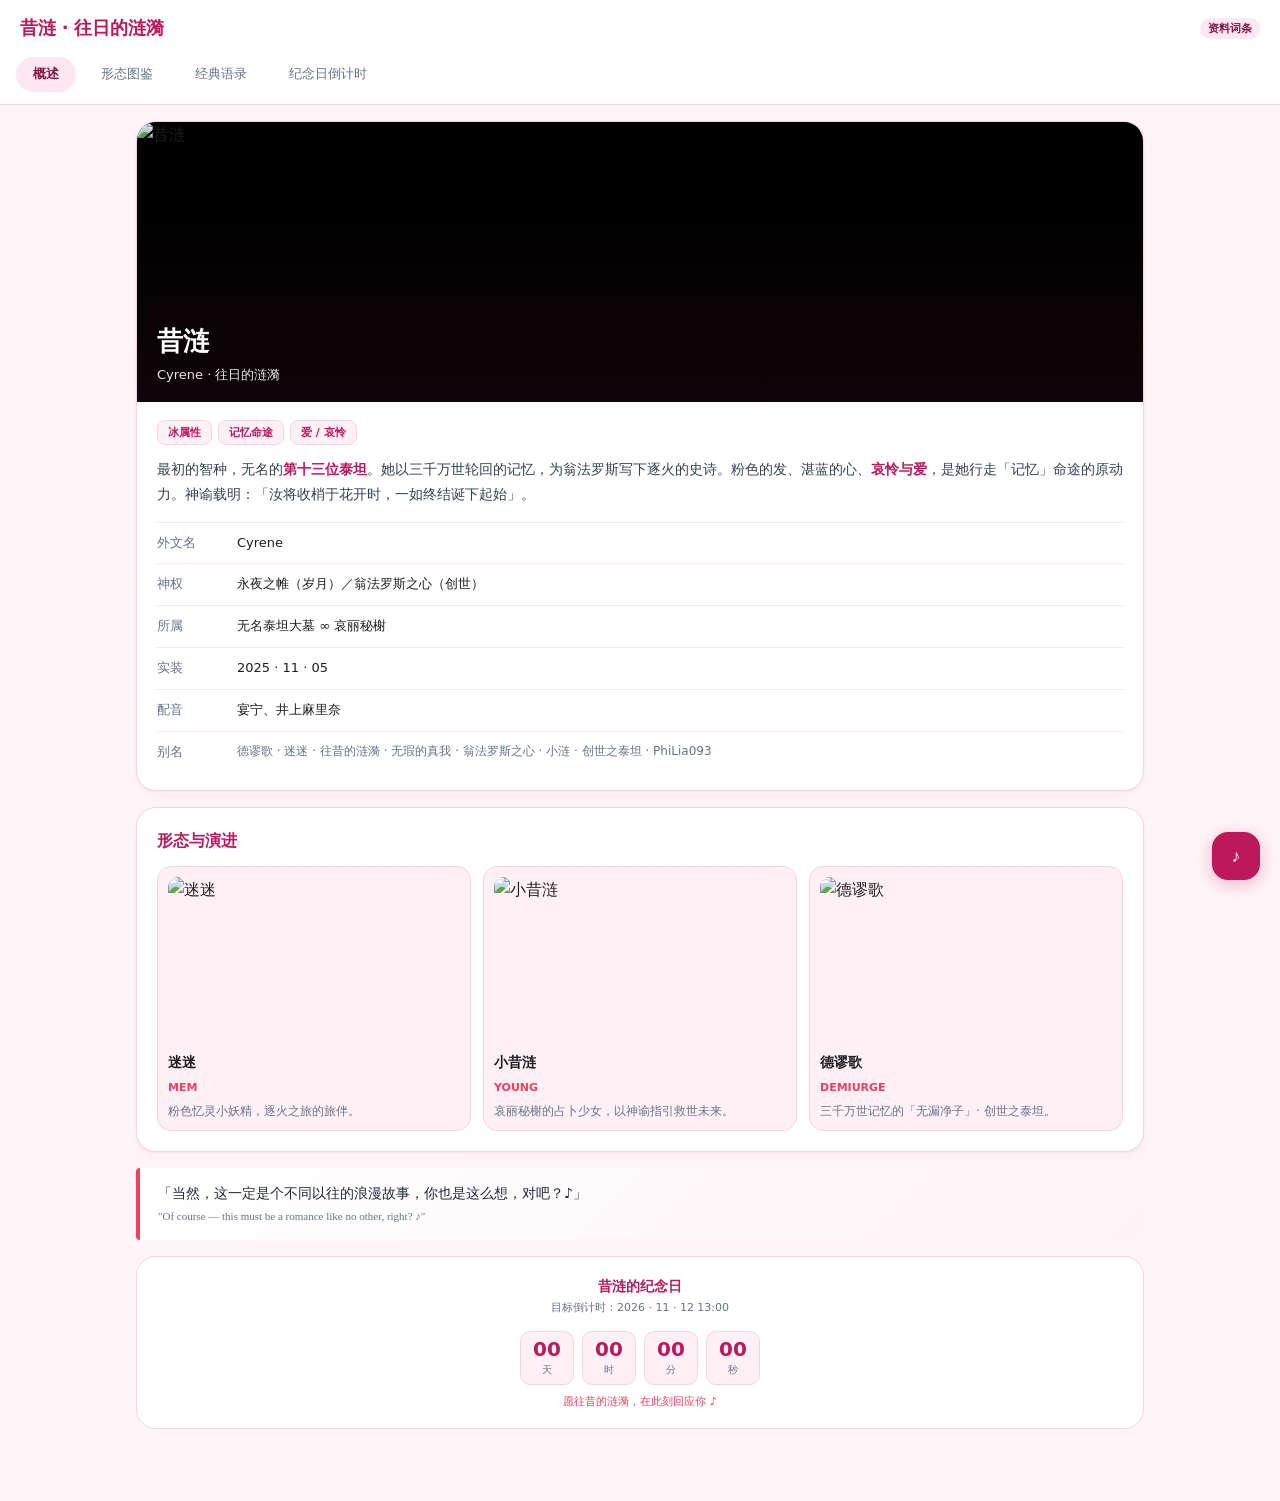
==== index.html @ 6162552b "更新 index.html" ====
<!DOCTYPE html>
<html lang="zh-CN">
<head>
<meta charset="UTF-8">
<meta name="viewport" content="width=device-width, initial-scale=1.0, maximum-scale=1.0, user-scalable=no">
<title>昔涟-往日的涟漪</title>
<style>
  :root {
    --m3-sys-pink-primary: #be185d;
    --m3-sys-pink-tint: #f43f5e;
    --m3-sys-pink-bg: #fff5f8;
    --m3-sys-pink-surface: #ffffff;
    --m3-sys-pink-container: #fce7f3;
    --m3-sys-pink-container-low: #fff0f6;
    --m3-sys-pink-on-container: #831843;
    --m3-sys-outline: #f3d5e2;
    --m3-sys-text: #1f1f23;
    --m3-sys-text-sub: #64748b;
    --m3-radius-xl: 28px;
    --m3-radius-lg: 20px;
    --m3-radius-md: 14px;
    --m3-elevation-1: 0 1px 3px rgba(190, 24, 93, 0.05), 0 4px 12px rgba(190, 24, 93, 0.04);
  }

  * { box-sizing: border-box; margin: 0; padding: 0; -webkit-tap-highlight-color: transparent; }
  body {
    background: var(--m3-sys-pink-bg);
    color: var(--m3-sys-text);
    font-family: system-ui, -apple-system, BlinkMacSystemFont, "Segoe UI", Roboto, "PingFang SC", sans-serif;
    line-height: 1.6;
    padding-bottom: 72px;
  }

  /* 顶部标准 Material 3 应用栏 */
  .m3-top-app-bar {
    position: sticky;
    top: 0;
    z-index: 100;
    background: rgba(255, 255, 255, 0.92);
    backdrop-filter: blur(12px);
    -webkit-backdrop-filter: blur(12px);
    border-bottom: 1px solid var(--m3-sys-outline);
  }
  .app-bar-headline {
    padding: 14px 20px 8px;
    display: flex;
    align-items: center;
    justify-content: space-between;
  }
  .app-bar-title {
    font-size: 18px;
    font-weight: 700;
    color: var(--m3-sys-pink-primary);
    display: flex;
    align-items: center;
    gap: 8px;
    letter-spacing: -0.2px;
  }
  .app-bar-chip {
    font-size: 11px;
    font-weight: 600;
    padding: 2px 8px;
    border-radius: 99px;
    background: var(--m3-sys-pink-container);
    color: var(--m3-sys-pink-on-container);
  }

  /* 仿原生横滑药丸导航 */
  .scroll-tabs {
    display: flex;
    gap: 8px;
    padding: 6px 16px 12px;
    overflow-x: auto;
    scrollbar-width: none;
  }
  .scroll-tabs::-webkit-scrollbar { display: none; }
  .tab-pill {
    flex-shrink: 0;
    font-size: 13px;
    font-weight: 500;
    color: var(--m3-sys-text-sub);
    padding: 6px 16px;
    border-radius: 99px;
    background: transparent;
    text-decoration: none;
    border: 1px solid transparent;
    transition: all .2s cubic-bezier(0,0,0.2,1);
  }
  .tab-pill.active {
    background: var(--m3-sys-pink-container);
    color: var(--m3-sys-pink-on-container);
    font-weight: 600;
  }

  /* 布局容器 */
  .m3-layout {
    max-width: 1040px;
    margin: 16px auto 0;
    padding: 0 16px;
    display: flex;
    flex-direction: column;
    gap: 16px;
  }

  /* 基础卡片样式 */
  .m3-card {
    background: var(--m3-sys-pink-surface);
    border-radius: var(--m3-radius-lg);
    border: 1px solid var(--m3-sys-outline);
    padding: 20px;
    box-shadow: var(--m3-elevation-1);
  }

  /* 头部主画报卡片 (Hero Profile) */
  .hero-card {
    padding: 0;
    overflow: hidden;
    position: relative;
  }
  .hero-media {
    position: relative;
    width: 100%;
    aspect-ratio: 16/9;
    max-height: 280px;
    background: #000;
  }
  .hero-media img {
    width: 100%;
    height: 100%;
    object-fit: cover;
    object-position: center 20%;
  }
  .hero-overlay {
    position: absolute;
    inset: 0;
    background: linear-gradient(180deg, rgba(0,0,0,0.05) 30%, rgba(20, 5, 12, 0.75) 100%);
  }
  .hero-caption {
    position: absolute;
    left: 20px;
    bottom: 16px;
    color: #fff;
  }
  .hero-name {
    font-size: 26px;
    font-weight: 800;
    letter-spacing: -0.3px;
  }
  .hero-sub {
    font-size: 13px;
    opacity: 0.9;
    margin-top: 2px;
  }
  .hero-body {
    padding: 18px 20px;
  }
  .tags-row {
    display: flex;
    gap: 6px;
    margin-bottom: 12px;
  }
  .m3-badge {
    font-size: 11px;
    font-weight: 600;
    color: var(--m3-sys-pink-primary);
    background: var(--m3-sys-pink-container-low);
    border: 1px solid var(--m3-sys-outline);
    padding: 3px 10px;
    border-radius: 8px;
  }

  /* 正文说明 */
  .article-p {
    font-size: 14px;
    color: #334155;
    line-height: 1.8;
  }
  .article-p b {
    color: var(--m3-sys-pink-primary);
    font-weight: 600;
  }

  /* 规范化表格 (属性参数) */
  .meta-table {
    width: 100%;
    margin-top: 14px;
    border-collapse: collapse;
    font-size: 13px;
  }
  .meta-table tr {
    border-top: 1px solid #f8e5ee;
  }
  .meta-table th {
    text-align: left;
    color: var(--m3-sys-text-sub);
    padding: 10px 0;
    width: 80px;
    font-weight: 500;
  }
  .meta-table td {
    padding: 10px 0;
    color: var(--m3-sys-text);
  }

  /* 区块小标题 */
  .section-headline {
    font-size: 16px;
    font-weight: 700;
    color: var(--m3-sys-pink-primary);
    margin-bottom: 12px;
    display: flex;
    align-items: center;
    gap: 8px;
  }

  /* 状态与形态卡片 (横排紧凑卡) */
  .forms-container {
    display: grid;
    grid-template-columns: 1fr;
    gap: 12px;
  }
  @media (min-width: 640px) {
    .forms-container { grid-template-columns: repeat(3, 1fr); }
  }
  .form-tile {
    display: flex;
    align-items: center;
    gap: 14px;
    background: var(--m3-sys-pink-container-low);
    border: 1px solid var(--m3-sys-outline);
    border-radius: var(--m3-radius-md);
    padding: 10px;
  }
  @media (min-width: 640px) {
    .form-tile { flex-direction: column; align-items: flex-start; }
  }
  .form-avatar {
    width: 64px;
    height: 64px;
    border-radius: 12px;
    object-fit: cover;
    flex-shrink: 0;
  }
  @media (min-width: 640px) {
    .form-avatar { width: 100%; height: 160px; border-radius: 10px; }
  }
  .form-info h4 {
    font-size: 14px;
    font-weight: 600;
    color: var(--m3-sys-text);
  }
  .form-info span {
    font-size: 11px;
    font-weight: 600;
    color: var(--m3-sys-pink-tint);
  }
  .form-info p {
    font-size: 12px;
    color: var(--m3-sys-text-sub);
    margin-top: 4px;
    line-height: 1.4;
  }

  /* 经典台词：轻便灵动 */
  .quote-card {
    background: linear-gradient(135deg, #ffffff, #fff3f8);
    border-left: 4px solid var(--m3-sys-pink-tint);
    border-radius: 4px var(--m3-radius-md) var(--m3-radius-md) 4px;
    padding: 14px 18px;
  }
  .quote-cn {
    font-size: 14px;
    font-weight: 500;
    color: #1e293b;
  }
  .quote-en {
    font-size: 11px;
    color: var(--m3-sys-text-sub);
    margin-top: 4px;
    font-family: Georgia, serif;
  }

  /* 倒计时 Widget (精致扁平表盘) */
  .countdown-widget {
    background: #ffffff;
    border-radius: var(--m3-radius-lg);
    border: 1px solid var(--m3-sys-outline);
    padding: 18px;
    text-align: center;
  }
  .cd-title {
    font-size: 14px;
    font-weight: 700;
    color: var(--m3-sys-pink-primary);
  }
  .cd-sub {
    font-size: 11px;
    color: var(--m3-sys-text-sub);
    margin-top: 2px;
  }
  .cd-grid {
    display: flex;
    justify-content: center;
    gap: 8px;
    margin: 14px 0 8px;
  }
  .cd-slot {
    background: var(--m3-sys-pink-container-low);
    border: 1px solid var(--m3-sys-outline);
    border-radius: 10px;
    min-width: 54px;
    padding: 6px 0;
  }
  .cd-num {
    font-size: 20px;
    font-weight: 800;
    color: var(--m3-sys-pink-primary);
    font-family: system-ui, -apple-system, sans-serif;
    line-height: 1.1;
  }
  .cd-lbl {
    font-size: 10px;
    color: var(--m3-sys-text-sub);
    margin-top: 2px;
  }

  /* 隐藏彩蛋 Floating Button */
  #fab {
    position: fixed;
    right: 20px;
    bottom: 20px;
    width: 48px;
    height: 48px;
    border-radius: 16px;
    background: var(--m3-sys-pink-primary);
    color: #fff;
    border: none;
    font-size: 18px;
    display: flex;
    align-items: center;
    justify-content: center;
    box-shadow: 0 4px 16px rgba(190, 24, 93, 0.3);
    cursor: pointer;
    z-index: 99;
  }
  .dialog-scrim {
    position: fixed;
    inset: 0;
    background: rgba(0,0,0,0.5);
    display: none;
    align-items: center;
    justify-content: center;
    padding: 24px;
    z-index: 1000;
  }
  .dialog-scrim.show { display: flex; }
  .dialog-card {
    background: #fff;
    border-radius: var(--m3-radius-xl);
    padding: 24px;
    max-width: 360px;
    width: 100%;
    text-align: center;
    box-shadow: 0 16px 32px rgba(0,0,0,0.2);
  }
  .dialog-card img {
    width: 100%;
    border-radius: var(--m3-radius-md);
    margin-bottom: 12px;
  }
  .dialog-card p {
    font-size: 14px;
    color: #334155;
    line-height: 1.6;
  }
  .dialog-btn {
    margin-top: 16px;
    padding: 8px 24px;
    background: var(--m3-sys-pink-primary);
    color: #fff;
    border: none;
    border-radius: 99px;
    font-size: 13px;
    font-weight: 600;
    cursor: pointer;
  }
</style>
</head>
<body>

<!-- 规范顶栏 + 药丸导航 -->
<header class="m3-top-app-bar">
  <div class="app-bar-headline">
    <div class="app-bar-title">
      <span>昔涟 · 往日的涟漪</span>
    </div>
    <span class="app-bar-chip">资料词条</span>
  </div>
  <nav class="scroll-tabs">
    <a href="#overview" class="tab-pill active">概述</a>
    <a href="#forms" class="tab-pill">形态图鉴</a>
    <a href="#quotes" class="tab-pill">经典语录</a>
    <a href="#countdown" class="tab-pill">纪念日倒计时</a>
  </nav>
</header>

<main class="m3-layout">
  <!-- 主画报与基础资料 -->
  <article class="m3-card hero-card" id="overview">
    <div class="hero-media">
      <img src="https://chisatoimg.cc.cd/file/1788272603317_ac4bd11373f082025aaf2edc07a0ecedab64024fad87.webp" alt="昔涟">
      <div class="hero-overlay"></div>
      <div class="hero-caption">
        <h1 class="hero-name">昔涟</h1>
        <p class="hero-sub">Cyrene · 往日的涟漪</p>
      </div>
    </div>
    <div class="hero-body">
      <div class="tags-row">
        <span class="m3-badge">冰属性</span>
        <span class="m3-badge">记忆命途</span>
        <span class="m3-badge">爱 / 哀怜</span>
      </div>
      <p class="article-p">
        最初的智种，无名的<b>第十三位泰坦</b>。她以三千万世轮回的记忆，为翁法罗斯写下逐火的史诗。粉色的发、湛蓝的心、<b>哀怜与爱</b>，是她行走「记忆」命途的原动力。神谕载明：「汝将收梢于花开时，一如终结诞下起始」。
      </p>

      <table class="meta-table">
        <tr><th>外文名</th><td>Cyrene</td></tr>
        <tr><th>神权</th><td>永夜之帷（岁月）／翁法罗斯之心（创世）</td></tr>
        <tr><th>所属</th><td>无名泰坦大墓 ∞ 哀丽秘榭</td></tr>
        <tr><th>实装</th><td>2025 · 11 · 05</td></tr>
        <tr><th>配音</th><td>宴宁、井上麻里奈</td></tr>
        <tr><th>别名</th><td style="color:var(--m3-sys-text-sub);font-size:12px;">德谬歌 · 迷迷 · 往昔的涟漪 · 无瑕的真我 · 翁法罗斯之心 · 小涟 · 创世之泰坦 · PhiLia093</td></tr>
      </table>
    </div>
  </article>

  <!-- 形态图鉴 -->
  <section class="m3-card" id="forms">
    <h3 class="section-headline">形态与演进</h3>
    <div class="forms-container">
      <div class="form-tile">
        <img src="https://chisatoimg.cc.cd/file/1788272600379_3801213fb80e7bec54e7475cda75ae389b504fc23d40.webp" class="form-avatar" alt="迷迷">
        <div class="form-info">
          <h4>迷迷</h4>
          <span>MEM</span>
          <p>粉色忆灵小妖精，逐火之旅的旅伴。</p>
        </div>
      </div>
      <div class="form-tile">
        <img src="https://chisatoimg.cc.cd/file/1788272609811_2e2eb9389b504fc2d562f2b81086f01190ef76c6c740.webp" class="form-avatar" alt="小昔涟">
        <div class="form-info">
          <h4>小昔涟</h4>
          <span>YOUNG</span>
          <p>哀丽秘榭的占卜少女，以神谕指引救世未来。</p>
        </div>
      </div>
      <div class="form-tile">
        <img src="https://chisatoimg.cc.cd/file/1788272761741_8cb1cb1349540923dd54f81c4803c609b3de9c82e307-bkimg-process_v_1_rw_5500_rh_3094_maxl_895.webp" class="form-avatar" alt="德谬歌">
        <div class="form-info">
          <h4>德谬歌</h4>
          <span>DEMIURGE</span>
          <p>三千万世记忆的「无漏净子」· 创世之泰坦。</p>
        </div>
      </div>
    </div>
  </section>

  <!-- 语录 -->
  <section class="quote-card" id="quotes">
    <p class="quote-cn">「当然，这一定是个不同以往的浪漫故事，你也是这么想，对吧？♪」</p>
    <p class="quote-en">"Of course — this must be a romance like no other, right? ♪"</p>
  </section>

  <!-- 倒计时模块 -->
  <section class="countdown-widget" id="countdown">
    <div class="cd-title">昔涟的纪念日</div>
    <div class="cd-sub">目标倒计时：2026 · 11 · 12 13:00</div>
    <div class="cd-grid">
      <div class="cd-slot"><div class="cd-num" id="cd_d">--</div><div class="cd-lbl">天</div></div>
      <div class="cd-slot"><div class="cd-num" id="cd_h">--</div><div class="cd-lbl">时</div></div>
      <div class="cd-slot"><div class="cd-num" id="cd_m">--</div><div class="cd-lbl">分</div></div>
      <div class="cd-slot"><div class="cd-num" id="cd_s">--</div><div class="cd-lbl">秒</div></div>
    </div>
    <div style="font-size:11px;color:var(--m3-sys-pink-tint);font-weight:500;">愿往昔的涟漪，在此刻回应你 ♪</div>
  </section>
</main>

<!-- 彩蛋浮动按钮 -->
<button id="fab" aria-label="彩蛋">♪</button>

<div class="dialog-scrim" id="modal">
  <div class="dialog-card">
    <img src="https://chisatoimg.cc.cd/file/1788270528497_8435e5dde71190ef76c6dc8a38408a16fdfaaf51ca68-bkimg-process_v_1_rw_448_rh_252_maxl_896.webp" alt="彩蛋">
    <p>“要一直记得这一天呀，伙伴。<br>然后……就拥抱昨天的明天吧。”</p>
    <div style="font-size:12px;color:var(--m3-sys-pink-primary);margin-top:6px;">—— 昔涟 ♪</div>
    <button class="dialog-btn" id="modalClose">收下祝福</button>
  </div>
</div>

<script>
  // 1. 倒计时逻辑
  (function(){
    var target = new Date(2026, 10, 12, 13, 0, 0);
    var d = document.getElementById('cd_d'),
        h = document.getElementById('cd_h'),
        m = document.getElementById('cd_m'),
        s = document.getElementById('cd_s');

    function pad(n) { return (n < 10 ? '0' : '') + n; }

    function tick() {
      var diff = target - new Date();
      if (diff <= 0) {
        d.textContent = h.textContent = m.textContent = s.textContent = '00';
        return;
      }
      var sec = Math.floor(diff / 1000);
      var days = Math.floor(sec / 86400); sec -= days * 86400;
      var hours = Math.floor(sec / 3600); sec -= hours * 3600;
      var mins = Math.floor(sec / 60); sec -= mins * 60;

      d.textContent = pad(days);
      h.textContent = pad(hours);
      m.textContent = pad(mins);
      s.textContent = pad(sec);
    }
    tick();
    setInterval(tick, 1000);
  })();

  // 2. 顶部导航随页面滚动联动高亮 (ScrollSpy)
  (function(){
    var tabs = document.querySelectorAll('.scroll-tabs .tab-pill');
    var sections = [
      document.getElementById('overview'),
      document.getElementById('forms'),
      document.getElementById('quotes'),
      document.getElementById('countdown')
    ];

    function setActiveTab(index) {
      tabs.forEach(function(tab, i){
        if (i === index) {
          tab.classList.add('active');
          // 让高亮的药丸在横向滚动条里居中
          tab.scrollIntoView({ behavior: 'smooth', inline: 'center', block: 'nearest' });
        } else {
          tab.classList.remove('active');
        }
      });
    }

    // 监听页面滚动更新高亮状态
    window.addEventListener('scroll', function(){
      var scrollPos = window.scrollY + 120; // 偏移顶部导航栏高度
      for (var i = sections.length - 1; i >= 0; i--) {
        var el = sections[i];
        if (el && el.offsetTop <= scrollPos) {
          setActiveTab(i);
          break;
        }
      }
    }, { passive: true });

    // 点击标签时平滑滚动
    tabs.forEach(function(tab, idx){
      tab.addEventListener('click', function(e){
        e.preventDefault();
        var target = sections[idx];
        if (target) {
          var top = target.getBoundingClientRect().top + window.pageYOffset - 90;
          window.scrollTo({ top: top, behavior: 'smooth' });
          setActiveTab(idx);
        }
      });
    });
  })();

  // 3. 彩蛋触发（点 10 次）
  (function(){
    var btn = document.getElementById('fab');
    var modal = document.getElementById('modal');
    var close = document.getElementById('modalClose');
    var count = 0;

    btn.addEventListener('click', function() {
      count++;
      if (count >= 10) modal.classList.add('show');
    });

    close.addEventListener('click', function() {
      modal.classList.remove('show');
      count = 0;
    });
  })();
</script>

</body>
</html>
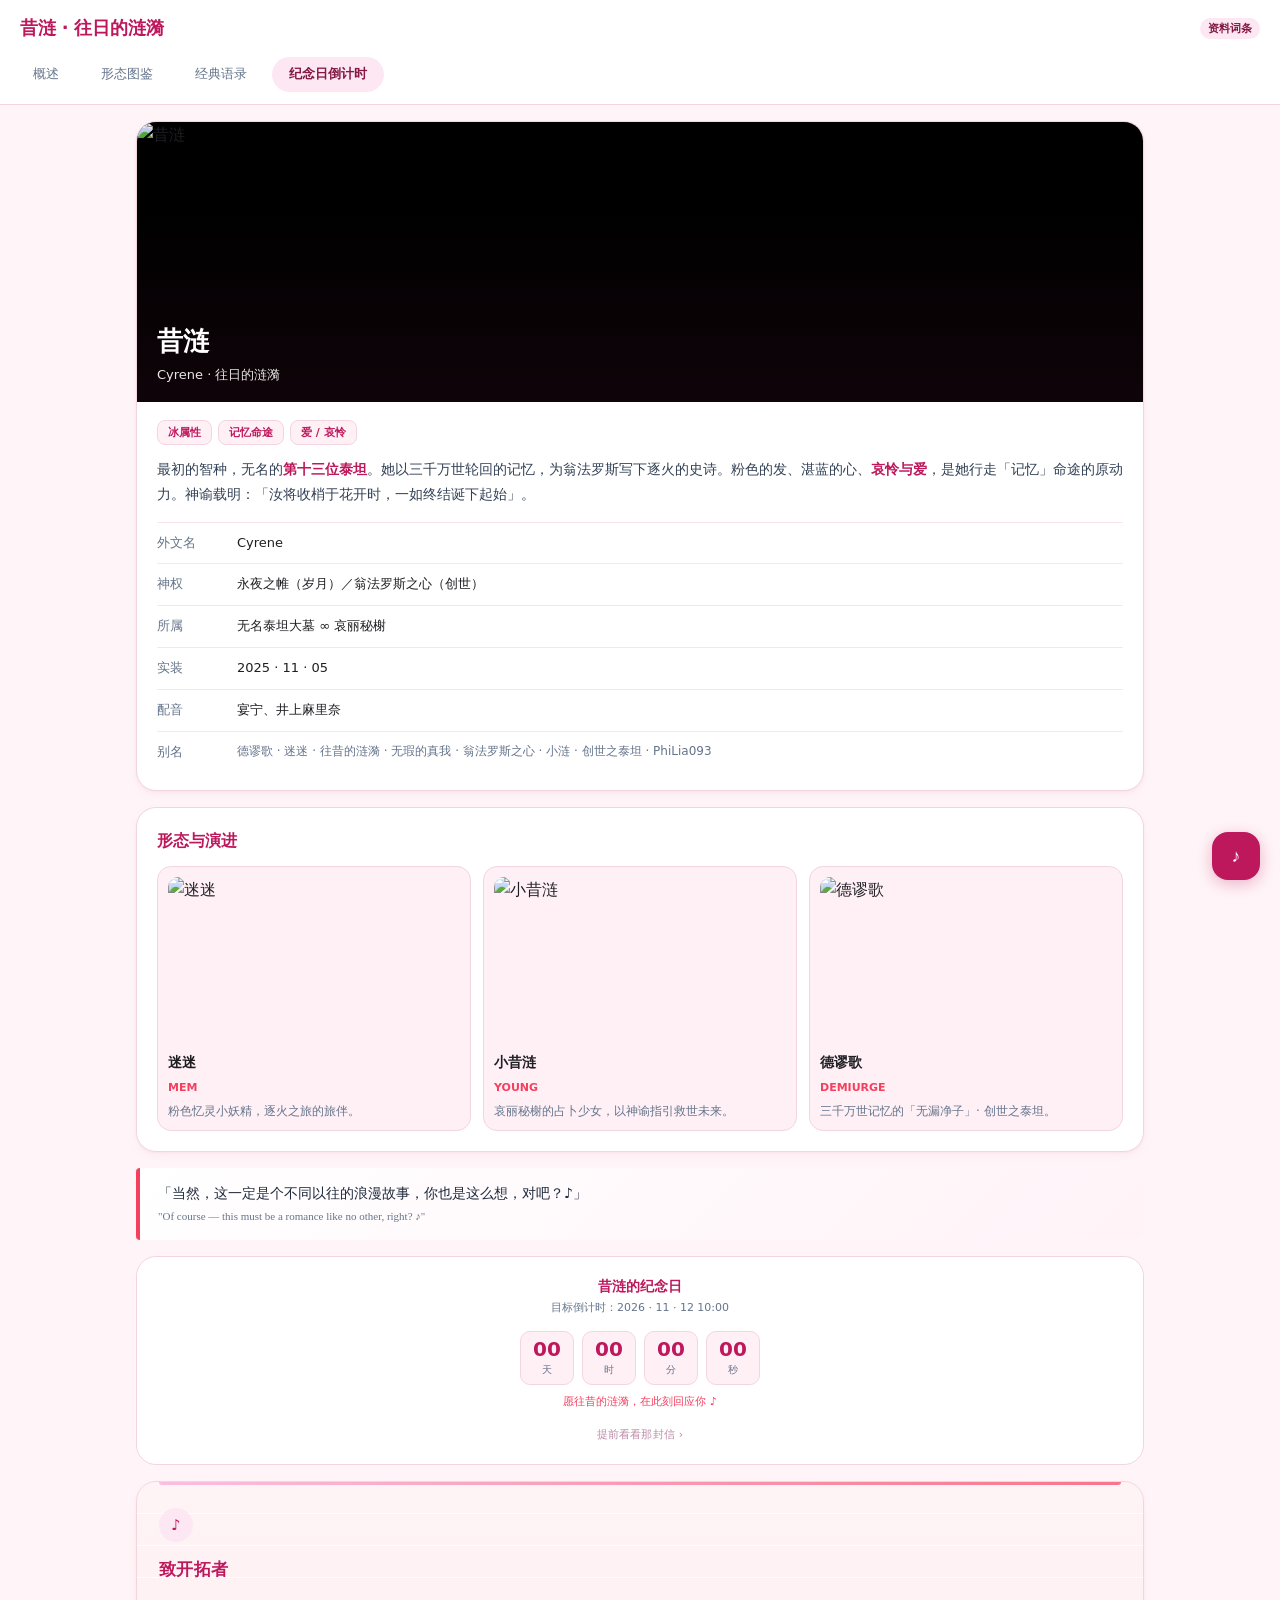
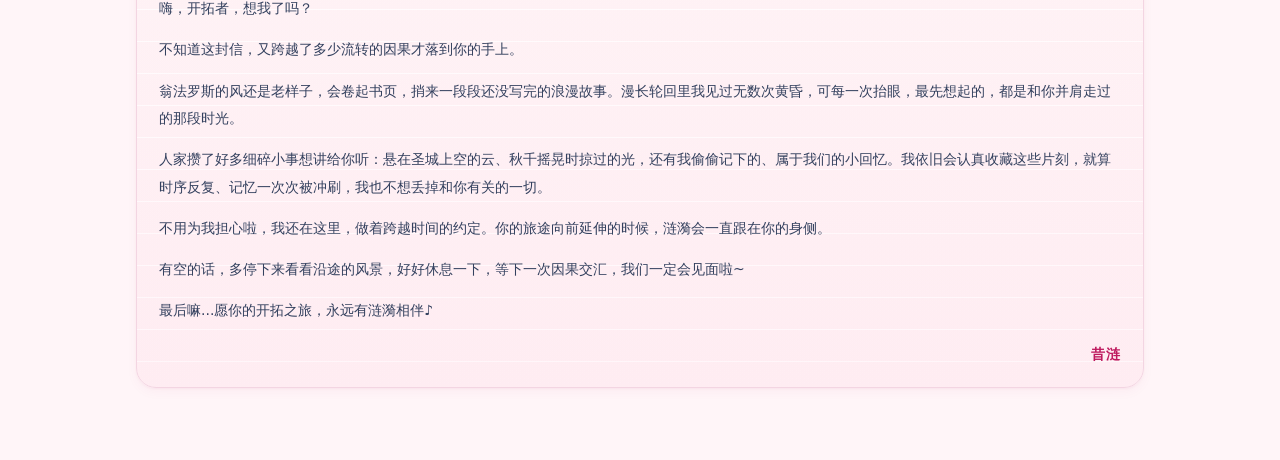
==== commit a4592dbb: "Update index.html" ====
--- a/index.html
+++ b/index.html
@@ -3,7 +3,7 @@
 <head>
 <meta charset="UTF-8">
 <meta name="viewport" content="width=device-width, initial-scale=1.0, maximum-scale=1.0, user-scalable=no">
-<title>昔涟-往日的涟漪</title>
+<title>昔涟Philia093-往日的涟漪</title>
 <style>
   :root {
     --m3-sys-pink-primary: #be185d;
@@ -180,6 +180,10 @@
     font-weight: 600;
   }
 
+  /* 长内容换行兜底 */
+  body { overflow-wrap: anywhere; }
+  .article-p, .letter-p, .meta-table td, .form-info h4, .form-info p { word-break: normal; }
+
   /* 规范化表格 (属性参数) */
   .meta-table {
     width: 100%;
@@ -322,6 +326,91 @@
     font-size: 10px;
     color: var(--m3-sys-text-sub);
     margin-top: 2px;
+  }
+  .cd-preview {
+    margin-top: 10px;
+  }
+  .cd-preview button {
+    background: none;
+    border: none;
+    font-size: 11px;
+    color: #bb8aa6;
+    letter-spacing: 0.2px;
+    cursor: pointer;
+    padding: 2px 6px;
+    font-family: inherit;
+  }
+
+  /* 归零后缓缓展开的信纸 */
+  .letter-wrap { display: none; }
+  .letter-wrap.show {
+    display: block;
+    animation: letterIn .9s cubic-bezier(0.2, 0, 0, 1) both;
+  }
+  @keyframes letterIn {
+    from { opacity: 0; transform: translateY(18px); }
+    to { opacity: 1; transform: translateY(0); }
+  }
+  @media (prefers-reduced-motion: reduce) {
+    .letter-wrap.show { animation: none; }
+  }
+  .letter-card {
+    position: relative;
+    background:
+      repeating-linear-gradient(180deg, rgba(244, 63, 94, 0.05) 0 31px, rgba(244, 63, 94, 0) 31px 32px),
+      linear-gradient(180deg, #fffdfe, #fff6fa);
+    border: 1px solid var(--m3-sys-outline);
+    border-radius: var(--m3-radius-lg);
+    padding: 26px 22px 22px;
+    box-shadow: var(--m3-elevation-1);
+    overflow-wrap: anywhere;
+    word-break: normal;
+  }
+  .letter-card::before {
+    content: "";
+    position: absolute;
+    left: 22px;
+    right: 22px;
+    top: 0;
+    height: 3px;
+    border-radius: 0 0 3px 3px;
+    background: linear-gradient(90deg, #f9a8d4, #f43f5e);
+    opacity: 0.7;
+  }
+  .letter-seal {
+    width: 34px;
+    height: 34px;
+    border-radius: 50%;
+    background: var(--m3-sys-pink-container);
+    color: var(--m3-sys-pink-primary);
+    display: flex;
+    align-items: center;
+    justify-content: center;
+    font-size: 15px;
+    margin-bottom: 14px;
+  }
+  .letter-to {
+    font-size: 17px;
+    font-weight: 700;
+    color: var(--m3-sys-pink-primary);
+    letter-spacing: 0.4px;
+    margin-bottom: 12px;
+  }
+  .letter-p {
+    font-size: 14px;
+    line-height: 1.95;
+    color: #33405e;
+    margin-bottom: 14px;
+    overflow-wrap: anywhere;
+    word-break: normal;
+  }
+  .letter-p:last-of-type { margin-bottom: 18px; }
+  .letter-sign {
+    text-align: right;
+    font-size: 14px;
+    font-weight: 600;
+    color: var(--m3-sys-pink-primary);
+    letter-spacing: 1px;
   }
 
   /* 隐藏彩蛋 Floating Button */
@@ -408,7 +497,7 @@
   <!-- 主画报与基础资料 -->
   <article class="m3-card hero-card" id="overview">
     <div class="hero-media">
-      <img src="https://chisatoimg.cc.cd/file/1788272603317_ac4bd11373f082025aaf2edc07a0ecedab64024fad87.webp" alt="昔涟">
+      <img src="https://philia093.xilian.org.cn/zy/ac4bd11373f082025aaf2edc07a0ecedab64024fad87.webp" alt="昔涟">
       <div class="hero-overlay"></div>
       <div class="hero-caption">
         <h1 class="hero-name">昔涟</h1>
@@ -441,7 +530,7 @@
     <h3 class="section-headline">形态与演进</h3>
     <div class="forms-container">
       <div class="form-tile">
-        <img src="https://chisatoimg.cc.cd/file/1788272600379_3801213fb80e7bec54e7475cda75ae389b504fc23d40.webp" class="form-avatar" alt="迷迷">
+        <img src="https://philia093.xilian.org.cn/zy/3801213fb80e7bec54e7475cda75ae389b504fc23d40.webp" class="form-avatar" alt="迷迷">
         <div class="form-info">
           <h4>迷迷</h4>
           <span>MEM</span>
@@ -449,7 +538,7 @@
         </div>
       </div>
       <div class="form-tile">
-        <img src="https://chisatoimg.cc.cd/file/1788272609811_2e2eb9389b504fc2d562f2b81086f01190ef76c6c740.webp" class="form-avatar" alt="小昔涟">
+        <img src="https://philia093.xilian.org.cn/zy/2e2eb9389b504fc2d562f2b81086f01190ef76c6c740.webp" class="form-avatar" alt="小昔涟">
         <div class="form-info">
           <h4>小昔涟</h4>
           <span>YOUNG</span>
@@ -457,7 +546,7 @@
         </div>
       </div>
       <div class="form-tile">
-        <img src="https://chisatoimg.cc.cd/file/1788272761741_8cb1cb1349540923dd54f81c4803c609b3de9c82e307-bkimg-process_v_1_rw_5500_rh_3094_maxl_895.webp" class="form-avatar" alt="德谬歌">
+        <img src="https://philia093.xilian.org.cn/zy/8cb1cb1349540923dd54f81c4803c609b3de9c82e307-bkimg-process,v_1,rw_5500,rh_3094,maxl_895.webp" class="form-avatar" alt="德谬歌">
         <div class="form-info">
           <h4>德谬歌</h4>
           <span>DEMIURGE</span>
@@ -476,7 +565,7 @@
   <!-- 倒计时模块 -->
   <section class="countdown-widget" id="countdown">
     <div class="cd-title">昔涟的纪念日</div>
-    <div class="cd-sub">目标倒计时：2026 · 11 · 12 13:00</div>
+    <div class="cd-sub">目标倒计时：2026 · 11 · 12 10:00</div>
     <div class="cd-grid">
       <div class="cd-slot"><div class="cd-num" id="cd_d">--</div><div class="cd-lbl">天</div></div>
       <div class="cd-slot"><div class="cd-num" id="cd_h">--</div><div class="cd-lbl">时</div></div>
@@ -484,6 +573,25 @@
       <div class="cd-slot"><div class="cd-num" id="cd_s">--</div><div class="cd-lbl">秒</div></div>
     </div>
     <div style="font-size:11px;color:var(--m3-sys-pink-tint);font-weight:500;">愿往昔的涟漪，在此刻回应你 ♪</div>
+    <div class="cd-preview">
+      <button type="button" id="letterPeek" aria-label="预览信件">提前看看那封信 ›</button>
+    </div>
+  </section>
+
+  <!-- 倒计时归零后出现的信 -->
+  <section class="letter-wrap" id="letter" aria-hidden="true">
+    <div class="letter-card">
+      <div class="letter-seal">♪</div>
+      <div class="letter-to">致开拓者</div>
+      <p class="letter-p">嗨，开拓者，想我了吗？</p>
+      <p class="letter-p">不知道这封信，又跨越了多少流转的因果才落到你的手上。</p>
+      <p class="letter-p">翁法罗斯的风还是老样子，会卷起书页，捎来一段段还没写完的浪漫故事。漫长轮回里我见过无数次黄昏，可每一次抬眼，最先想起的，都是和你并肩走过的那段时光。</p>
+      <p class="letter-p">人家攒了好多细碎小事想讲给你听：悬在圣城上空的云、秋千摇晃时掠过的光，还有我偷偷记下的、属于我们的小回忆。我依旧会认真收藏这些片刻，就算时序反复、记忆一次次被冲刷，我也不想丢掉和你有关的一切。</p>
+      <p class="letter-p">不用为我担心啦，我还在这里，做着跨越时间的约定。你的旅途向前延伸的时候，涟漪会一直跟在你的身侧。</p>
+      <p class="letter-p">有空的话，多停下来看看沿途的风景，好好休息一下，等下一次因果交汇，我们一定会见面啦~</p>
+      <p class="letter-p">最后嘛...愿你的开拓之旅，永远有涟漪相伴♪</p>
+      <div class="letter-sign">昔涟</div>
+    </div>
   </section>
 </main>
 
@@ -492,7 +600,7 @@
 
 <div class="dialog-scrim" id="modal">
   <div class="dialog-card">
-    <img src="https://chisatoimg.cc.cd/file/1788270528497_8435e5dde71190ef76c6dc8a38408a16fdfaaf51ca68-bkimg-process_v_1_rw_448_rh_252_maxl_896.webp" alt="彩蛋">
+    <img src="https://philia093.xilian.org.cn/zy/8435e5dde71190ef76c6dc8a38408a16fdfaaf51ca68-bkimg-process,v_1,rw_448,rh_252,maxl_896.webp" alt="“要一直记得这一天呀，伙伴。然后……就拥抱昨天的明天吧。”">
     <p>“要一直记得这一天呀，伙伴。<br>然后……就拥抱昨天的明天吧。”</p>
     <div style="font-size:12px;color:var(--m3-sys-pink-primary);margin-top:6px;">—— 昔涟 ♪</div>
     <button class="dialog-btn" id="modalClose">收下祝福</button>
@@ -500,20 +608,37 @@
 </div>
 
 <script>
-  // 1. 倒计时逻辑
+  // 1. 倒计时逻辑 + 归零后展开信件
   (function(){
-    var target = new Date(2026, 10, 12, 13, 0, 0);
+    // 目标时间：2026 年 11 月 12 日 上午 10:00（设备本地时间）
+    var target = new Date(2026, 10, 12, 10, 0, 0);
     var d = document.getElementById('cd_d'),
         h = document.getElementById('cd_h'),
         m = document.getElementById('cd_m'),
         s = document.getElementById('cd_s');
+    var letter = document.getElementById('letter');
+    var revealed = false;
+    var firstRun = true;
 
     function pad(n) { return (n < 10 ? '0' : '') + n; }
+
+    function revealLetter(autoScroll) {
+      if (revealed) return;
+      revealed = true;
+      letter.classList.add('show');
+      letter.setAttribute('aria-hidden', 'false');
+      if (autoScroll) {
+        letter.scrollIntoView({ behavior: 'smooth', block: 'center' });
+      }
+    }
 
     function tick() {
       var diff = target - new Date();
       if (diff <= 0) {
         d.textContent = h.textContent = m.textContent = s.textContent = '00';
+        // 归零即出现「致开拓者」的信；首次加载即已过期时不打断阅读
+        revealLetter(!firstRun);
+        firstRun = false;
         return;
       }
       var sec = Math.floor(diff / 1000);
@@ -525,9 +650,25 @@
       h.textContent = pad(hours);
       m.textContent = pad(mins);
       s.textContent = pad(sec);
+      firstRun = false;
     }
     tick();
     setInterval(tick, 1000);
+
+    // 低调的手动预览入口，方便提前查看信件效果
+    var peek = document.getElementById('letterPeek');
+    if (peek) {
+      peek.addEventListener('click', function(){
+        if (letter.classList.contains('show')) {
+          letter.classList.remove('show');
+          letter.setAttribute('aria-hidden', 'true');
+        } else {
+          letter.classList.add('show');
+          letter.setAttribute('aria-hidden', 'false');
+          letter.scrollIntoView({ behavior: 'smooth', block: 'center' });
+        }
+      });
+    }
   })();
 
   // 2. 顶部导航随页面滚动联动高亮 (ScrollSpy)
@@ -544,7 +685,6 @@
       tabs.forEach(function(tab, i){
         if (i === index) {
           tab.classList.add('active');
-          // 让高亮的药丸在横向滚动条里居中
           tab.scrollIntoView({ behavior: 'smooth', inline: 'center', block: 'nearest' });
         } else {
           tab.classList.remove('active');
@@ -552,9 +692,8 @@
       });
     }
 
-    // 监听页面滚动更新高亮状态
     window.addEventListener('scroll', function(){
-      var scrollPos = window.scrollY + 120; // 偏移顶部导航栏高度
+      var scrollPos = window.scrollY + 120;
       for (var i = sections.length - 1; i >= 0; i--) {
         var el = sections[i];
         if (el && el.offsetTop <= scrollPos) {
@@ -564,7 +703,6 @@
       }
     }, { passive: true });
 
-    // 点击标签时平滑滚动
     tabs.forEach(function(tab, idx){
       tab.addEventListener('click', function(e){
         e.preventDefault();
